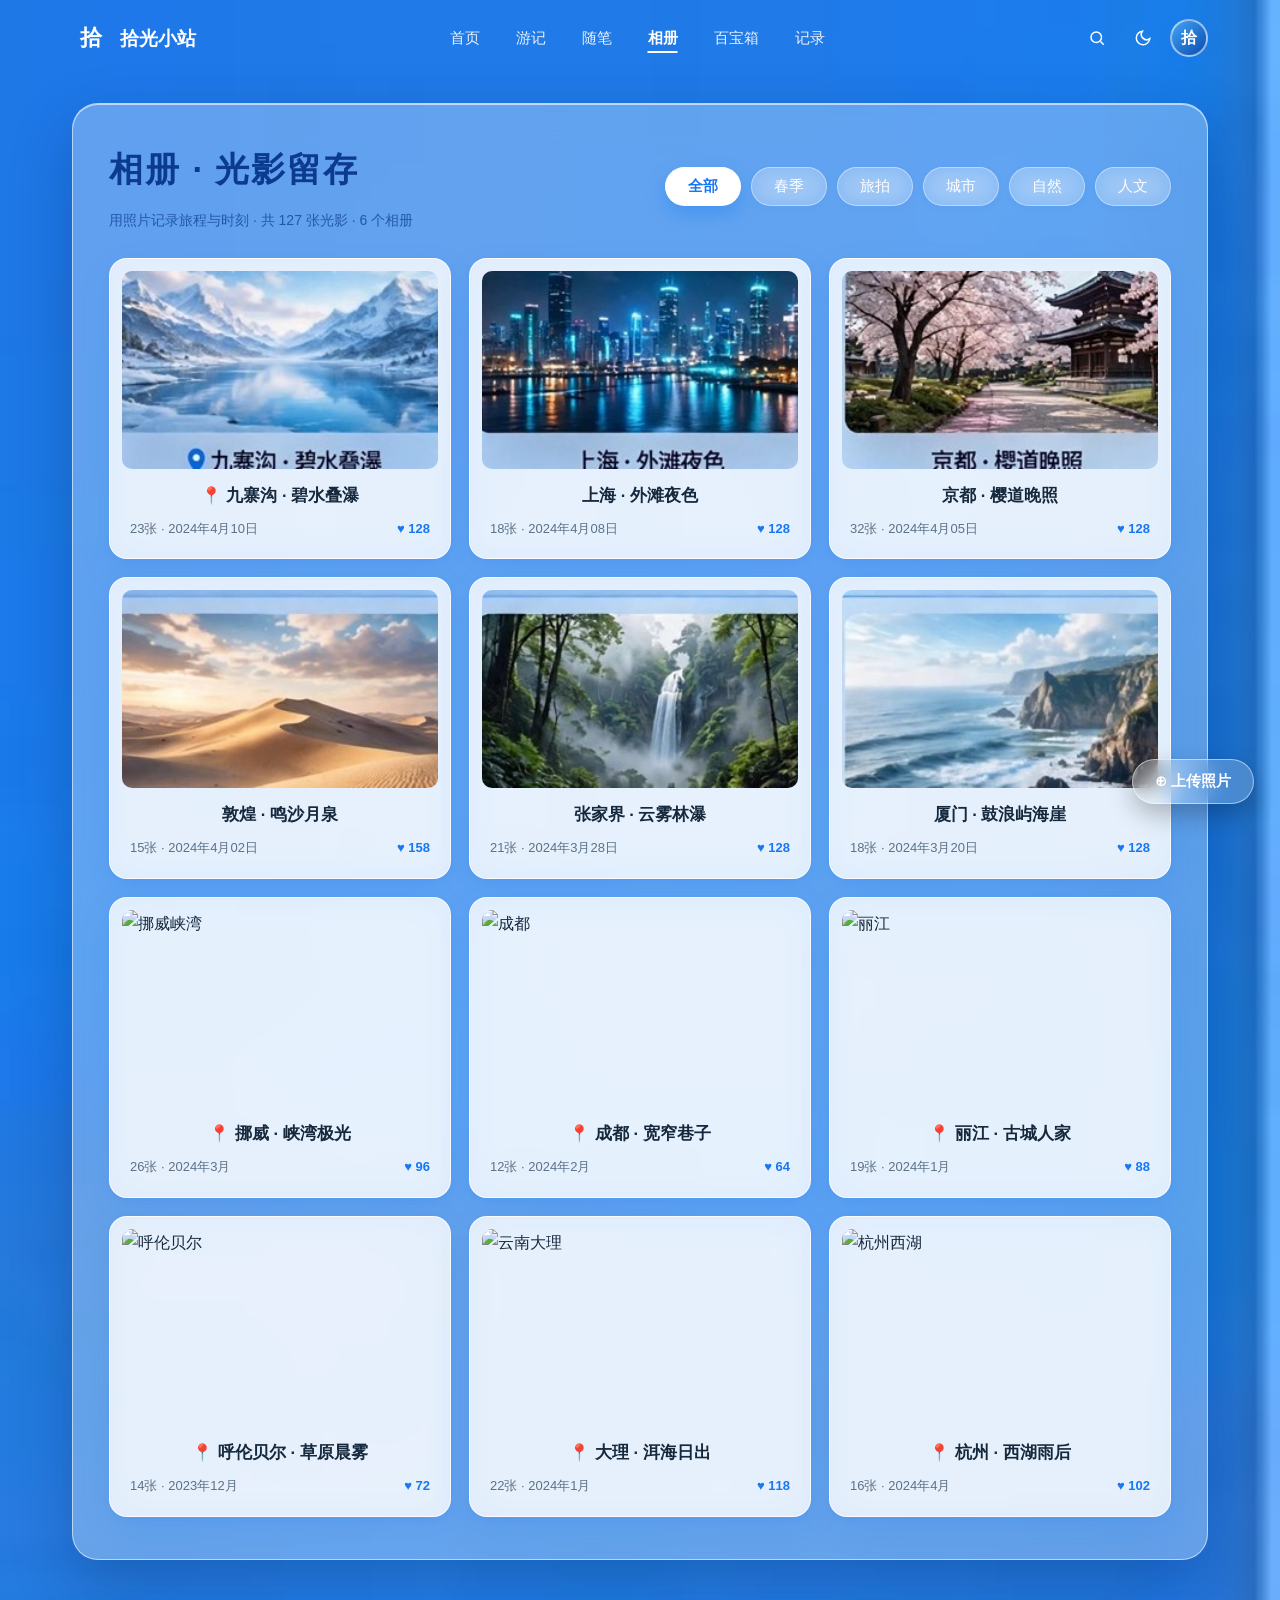
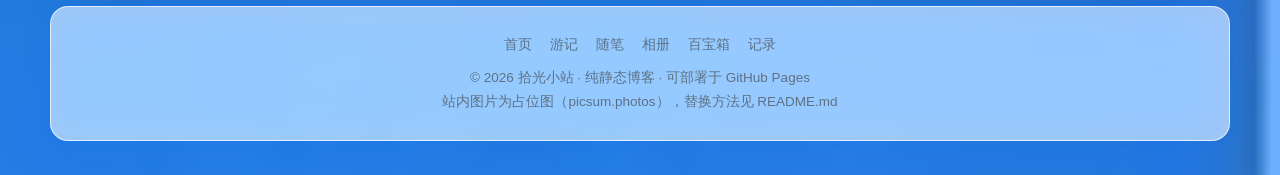
==== album.html @ 0eba267c "游记：修复头像+更换纯净极光banner+导航和谐渐变" ====
<!DOCTYPE html>
<html lang="zh-CN">
<head>
<meta charset="UTF-8">
<meta name="viewport" content="width=device-width, initial-scale=1.0">
<title>相册 · 光影留存 · 拾光小站</title>
<meta name="description" content="用照片记录旅程与时刻——旅拍、城市、自然、人文。">
<link rel="stylesheet" href="css/style.css?v=13">
</head>
<body data-page="album" class="page-blue">

<!-- ================= 蓝色导航（贴渲染图） ================= -->
<header class="site-header solid">
  <div class="wrap header-inner">
    <a class="logo" href="index.html"><span class="logo-mark">拾</span><span class="logo-text">拾光小站</span></a>
    <nav class="main-nav" id="mainNav">
      <a href="index.html" data-nav="index">首页</a>
      <a href="travel.html" data-nav="travel">游记</a>
      <a href="essays.html" data-nav="essays">随笔</a>
      <a href="album.html" data-nav="album">相册</a>
      <a href="treasure.html" data-nav="treasure">百宝箱</a>
      <a href="records.html" data-nav="records">记录</a>
    </nav>
    <div class="header-actions">
      <button class="icon-btn" id="searchBtn" aria-label="搜索">
        <svg viewBox="0 0 24 24" fill="none" stroke="currentColor" stroke-width="2"><circle cx="11" cy="11" r="7"/><path d="M21 21l-4.3-4.3"/></svg>
      </button>
      <button class="icon-btn" id="themeBtn" aria-label="切换深浅色">
        <svg viewBox="0 0 24 24" fill="none" stroke="currentColor" stroke-width="2"><path d="M21 12.8A9 9 0 1 1 11.2 3a7 7 0 0 0 9.8 9.8z"/></svg>
      </button>
      <span class="avatar" title="博主">拾</span>
      <button class="icon-btn hamburger" id="hamburger" aria-label="菜单">
        <svg viewBox="0 0 24 24" fill="none" stroke="currentColor" stroke-width="2"><path d="M4 7h16M4 12h16M4 17h16"/></svg>
      </button>
    </div>
  </div>
  <div class="search-bar" id="searchBar">
    <div class="wrap search-inner">
      <input id="searchInput" type="text" placeholder="搜索文章、相册、百宝箱…">
      <div class="search-results" id="searchResults"></div>
    </div>
  </div>
</header>

<div class="wrap">
<section class="album-panel">
  <!-- 标题 + 筛选同一行 -->
  <div class="album-head">
    <div class="album-title">
      <h1>相册 · 光影留存</h1>
      <p>用照片记录旅程与时刻 · 共 127 张光影 · 6 个相册</p>
    </div>
    <div class="tabs">
      <button class="tab active" data-filter="all">全部</button>
      <button class="tab" data-filter="spring">春季</button>
      <button class="tab" data-filter="travel">旅拍</button>
      <button class="tab" data-filter="city">城市</button>
      <button class="tab" data-filter="nature">自然</button>
      <button class="tab" data-filter="people">人文</button>
    </div>
  </div>

  <!-- 占位图说明：前 6 张为渲染图裁出，其余来自 picsum.photos。
       替换方法：把 img 的 src 换成 images/album/xxx.jpg，见 README.md -->
  <div class="masonry">
    <figure class="photo glass" data-cat="nature">
      <img loading="lazy" src="images/album/jiuzhai.jpg" alt="九寨沟">
      <figcaption class="cap"><b>📍 九寨沟 · 碧水叠瀑</b><div class="cap-meta"><span>23张 · 2024年4月10日</span><span class="like">♥ 128</span></div></figcaption>
    </figure>
    <figure class="photo glass" data-cat="city">
      <img loading="lazy" src="images/album/shanghai.jpg" alt="上海外滩">
      <figcaption class="cap"><b>上海 · 外滩夜色</b><div class="cap-meta"><span>18张 · 2024年4月08日</span><span class="like">♥ 128</span></div></figcaption>
    </figure>
    <figure class="photo glass" data-cat="spring">
      <img loading="lazy" src="images/album/kyoto.jpg" alt="京都">
      <figcaption class="cap"><b>京都 · 樱道晚照</b><div class="cap-meta"><span>32张 · 2024年4月05日</span><span class="like">♥ 128</span></div></figcaption>
    </figure>
    <figure class="photo glass" data-cat="travel">
      <img loading="lazy" src="images/album/dunhuang.jpg" alt="敦煌">
      <figcaption class="cap"><b>敦煌 · 鸣沙月泉</b><div class="cap-meta"><span>15张 · 2024年4月02日</span><span class="like">♥ 158</span></div></figcaption>
    </figure>
    <figure class="photo glass" data-cat="nature">
      <img loading="lazy" src="images/album/zhangjiajie.jpg" alt="张家界">
      <figcaption class="cap"><b>张家界 · 云雾林瀑</b><div class="cap-meta"><span>21张 · 2024年3月28日</span><span class="like">♥ 128</span></div></figcaption>
    </figure>
    <figure class="photo glass" data-cat="travel">
      <img loading="lazy" src="images/album/xiamen.jpg" alt="厦门">
      <figcaption class="cap"><b>厦门 · 鼓浪屿海崖</b><div class="cap-meta"><span>18张 · 2024年3月20日</span><span class="like">♥ 128</span></div></figcaption>
    </figure>
    <figure class="photo glass" data-cat="travel">
      <img loading="lazy" src="https://picsum.photos/seed/pick-norway/600/375" alt="挪威峡湾">
      <figcaption class="cap"><b>📍 挪威 · 峡湾极光</b><div class="cap-meta"><span>26张 · 2024年3月</span><span class="like">♥ 96</span></div></figcaption>
    </figure>
    <figure class="photo glass" data-cat="city">
      <img loading="lazy" src="https://picsum.photos/seed/pick-chengdu/600/375" alt="成都">
      <figcaption class="cap"><b>📍 成都 · 宽窄巷子</b><div class="cap-meta"><span>12张 · 2024年2月</span><span class="like">♥ 64</span></div></figcaption>
    </figure>
    <figure class="photo glass" data-cat="people">
      <img loading="lazy" src="https://picsum.photos/seed/pick-lijiang/600/375" alt="丽江">
      <figcaption class="cap"><b>📍 丽江 · 古城人家</b><div class="cap-meta"><span>19张 · 2024年1月</span><span class="like">♥ 88</span></div></figcaption>
    </figure>
    <figure class="photo glass" data-cat="nature">
      <img loading="lazy" src="https://picsum.photos/seed/pick-hulunbuir/600/375" alt="呼伦贝尔">
      <figcaption class="cap"><b>📍 呼伦贝尔 · 草原晨雾</b><div class="cap-meta"><span>14张 · 2023年12月</span><span class="like">♥ 72</span></div></figcaption>
    </figure>
    <figure class="photo glass" data-cat="spring">
      <img loading="lazy" src="https://picsum.photos/seed/pick-yunnan2/600/375" alt="云南大理">
      <figcaption class="cap"><b>📍 大理 · 洱海日出</b><div class="cap-meta"><span>22张 · 2024年1月</span><span class="like">♥ 118</span></div></figcaption>
    </figure>
    <figure class="photo glass" data-cat="spring">
      <img loading="lazy" src="https://picsum.photos/seed/pick-hangzhou/600/375" alt="杭州西湖">
      <figcaption class="cap"><b>📍 杭州 · 西湖雨后</b><div class="cap-meta"><span>16张 · 2024年4月</span><span class="like">♥ 102</span></div></figcaption>
    </figure>
  </div>
</section>
</div>

<button class="upload-fab" id="uploadFab">⊕ 上传照片</button>

<footer class="site-footer glass wrap">
  <nav class="fnav">
    <a href="index.html">首页</a><a href="travel.html">游记</a><a href="essays.html">随笔</a>
    <a href="album.html">相册</a><a href="treasure.html">百宝箱</a><a href="records.html">记录</a>
  </nav>
  <p>© <span id="year"></span> 拾光小站 · 纯静态博客 · 可部署于 GitHub Pages</p>
  <p>站内图片为占位图（picsum.photos），替换方法见 README.md</p>
</footer>

<button class="to-top" id="toTop" aria-label="回到顶部">↑</button>
<script src="js/main.js"></script>
</body>
</html>
---- css/style.css ----
/* ============================================================
   拾光小站 · 共享样式
   主色调 Facebook 蓝 #1877F2 / 浅冰蓝背景 / 全站玻璃拟态
   纯静态，无构建，直接可用
   ============================================================ */

:root {
  --fb: #1877F2;
  --fb-dark: #0d5ed6;
  --fb-deep: #0a4cb0;
  --fb-soft: #e7f1fe;
  --bg-a: #dcebfc;
  --bg-b: #f2f7ff;
  --card: rgba(255, 255, 255, 0.58);
  --card-border: rgba(255, 255, 255, 0.7);
  --text: #16283c;
  --muted: #5d7186;
  --line: rgba(24, 119, 242, 0.12);
  --shadow-1: 0 2px 6px rgba(24, 119, 242, 0.08);
  --shadow-2: 0 12px 32px rgba(24, 119, 242, 0.12);
  --shadow-3: 0 20px 48px rgba(24, 119, 242, 0.16);
  --radius: 18px;
  --font: -apple-system, BlinkMacSystemFont, "Segoe UI", "PingFang SC",
          "Hiragino Sans GB", "Microsoft YaHei", "Noto Sans SC", sans-serif;
}

/* 深色模式（主题切换按钮用） */
[data-theme="dark"] {
  --bg-a: #0a1830;
  --bg-b: #12294f;
  --card: rgba(18, 34, 62, 0.62);
  --card-border: rgba(120, 170, 255, 0.22);
  --text: #e9f1fc;
  --muted: #9db4d2;
  --line: rgba(120, 170, 255, 0.18);
  --fb-soft: rgba(24, 119, 242, 0.22);
}

* { box-sizing: border-box; margin: 0; padding: 0; }

html { scroll-behavior: smooth; }

body {
  font-family: var(--font);
  color: var(--text);
  background:
    radial-gradient(1200px 600px at 10% -5%, rgba(24, 119, 242, 0.14), transparent 60%),
    radial-gradient(1000px 500px at 95% 10%, rgba(24, 119, 242, 0.10), transparent 60%),
    linear-gradient(160deg, var(--bg-a), var(--bg-b));
  background-attachment: fixed;
  line-height: 1.75;
  min-height: 100vh;
  -webkit-font-smoothing: antialiased;
}

img { max-width: 100%; display: block; }
a { color: inherit; text-decoration: none; }

/* ---------- 玻璃拟态基类 ---------- */
.glass {
  background: var(--card);
  -webkit-backdrop-filter: blur(18px) saturate(1.4);
  backdrop-filter: blur(18px) saturate(1.4);
  border: 1px solid var(--card-border);
  border-radius: var(--radius);
  box-shadow: var(--shadow-1), var(--shadow-2);
}

/* ---------- 版心 ---------- */
.wrap { max-width: 1180px; margin: 0 auto; padding: 0 22px; }

/* ---------- 页眉 ---------- */
.site-header {
  position: sticky; top: 0; z-index: 100;
  background: transparent; border: none; box-shadow: none;
}
.header-inner {
  display: flex; align-items: center; justify-content: space-between;
  max-width: 1180px; margin: 0 auto; padding: 14px 22px; gap: 12px;
}
.logo { display: flex; align-items: center; gap: 10px; font-weight: 800; font-size: 19px; }
.logo-mark {
  width: 38px; height: 38px; flex: none;
  display: grid; place-items: center; color: var(--fb); font-size: 22px; font-weight: 800;
  background: transparent; border: none; box-shadow: none;
}
.main-nav { display: flex; gap: 4px; }
.main-nav a {
  padding: 9px 16px; font-size: 15px; color: var(--muted);
  white-space: nowrap; transition: color .25s ease;
}
.main-nav a:hover { color: var(--fb); background: none; }
.main-nav a.active {
  color: var(--fb); font-weight: 700; background: none; box-shadow: none;
  text-decoration: underline; text-underline-offset: 8px; text-decoration-thickness: 2px;
}
.header-actions { display: flex; align-items: center; gap: 8px; }
.icon-btn {
  width: 38px; height: 38px; border-radius: 50%; border: none;
  background: transparent; color: var(--text); cursor: pointer;
  display: grid; place-items: center;
  transition: transform .2s ease;
}
.icon-btn:hover { transform: translateY(-2px); box-shadow: none; }
.icon-btn svg { width: 18px; height: 18px; }
.avatar {
  width: 38px; height: 38px; border-radius: 50%; flex: none;
  display: grid; place-items: center; color: #fff; font-weight: 700;
  background: linear-gradient(135deg, #42a5f5, var(--fb-deep));
  box-shadow: 0 4px 12px rgba(24, 119, 242, 0.35);
  border: 2px solid rgba(255, 255, 255, 0.7);
}
.hamburger { display: none; }

/* 搜索条 */
.search-bar {
  overflow: hidden; max-height: 0; transition: max-height .3s ease;
  border-top: 1px solid transparent;
}
.search-bar.open { max-height: 300px; border-top-color: var(--line); }
.search-inner { padding: 14px 20px; }
.search-inner input {
  width: 100%; padding: 12px 16px; border-radius: 12px; font-size: 15px;
  border: 1px solid var(--line); background: rgba(255, 255, 255, 0.7);
  color: var(--text); outline: none; font-family: var(--font);
}
.search-inner input:focus { border-color: var(--fb); box-shadow: 0 0 0 3px rgba(24,119,242,.15); }
.search-results { margin-top: 10px; display: grid; gap: 8px; }
.search-results a {
  padding: 10px 14px; border-radius: 12px; background: var(--fb-soft);
  font-size: 14px; transition: transform .2s ease;
}
.search-results a:hover { transform: translateX(4px); }
.search-empty { color: var(--muted); font-size: 14px; padding: 8px 4px; }

/* ---------- 按钮（文字绝不溢出） ---------- */
.btn {
  display: inline-flex; align-items: center; justify-content: center; gap: 8px;
  padding: 11px 26px; border-radius: 999px; border: none; cursor: pointer;
  font-size: 15px; font-weight: 700; font-family: var(--font);
  color: #fff; white-space: nowrap; flex: none;
  background: linear-gradient(135deg, var(--fb), var(--fb-dark));
  box-shadow: 0 8px 20px rgba(24, 119, 242, 0.38), inset 0 1px 0 rgba(255,255,255,.35);
  transition: transform .22s ease, box-shadow .22s ease;
}
.btn:hover { transform: translateY(-3px); box-shadow: 0 14px 28px rgba(24,119,242,.42), inset 0 1px 0 rgba(255,255,255,.35); }
.btn:active { transform: translateY(-1px); }
.btn.ghost {
  background: var(--card); color: var(--fb);
  border: 1px solid var(--line);
  -webkit-backdrop-filter: blur(12px); backdrop-filter: blur(12px);
  box-shadow: var(--shadow-1);
}
.btn.sm { padding: 8px 20px; font-size: 13.5px; }

/* ---------- 首页蓝色通栏（导航 + Banner，贴渲染图） ---------- */
.blue-top {
  background: linear-gradient(120deg, #1877F2 0%, #0f63dd 55%, #0a45a5 100%);
  position: relative; overflow: hidden;
}
.blue-top::before {
  content: ""; position: absolute; inset: 0; pointer-events: none;
  background:
    radial-gradient(700px 320px at 85% 20%, rgba(255,255,255,.14), transparent 60%),
    radial-gradient(500px 260px at 10% 90%, rgba(255,255,255,.08), transparent 60%);
}
/* 蓝条上的实色导航 */
.site-header.solid {
  position: relative; z-index: 2; max-width: none; margin: 0; border-radius: 0;
  background: transparent; border: none; box-shadow: none;
  -webkit-backdrop-filter: none; backdrop-filter: none;
}
.site-header.solid .header-inner { max-width: 1180px; margin: 0 auto; padding: 16px 22px; }
.site-header.solid .logo-text { color: #fff; }
.site-header.solid .logo-mark { background: transparent; border: none; box-shadow: none; color: #fff; }
.site-header.solid .main-nav a { color: rgba(255,255,255,.9); }
.site-header.solid .main-nav a:hover { background: none; color: #fff; }
.site-header.solid .main-nav a.active {
  background: none; box-shadow: none; color: #fff; font-weight: 700;
  text-decoration: underline; text-underline-offset: 8px; text-decoration-thickness: 2px;
}
.site-header.solid .icon-btn { background: transparent; border: none; box-shadow: none; color: #fff; }
.site-header.solid .avatar { border-color: rgba(255,255,255,.55); }
.site-header.solid .search-bar.open { border-top-color: rgba(255,255,255,.25); }
.site-header.solid .search-inner input { background: rgba(255,255,255,.94); }
/* Banner：山水图右置，与蓝底羽化融合 */
.hero-blue { position: relative; z-index: 1; overflow: hidden; }
.hero-blue-bg {
  position: absolute; top: 0; right: 0; bottom: 0; width: 66%;
  -webkit-mask-image: linear-gradient(90deg, transparent 0, #000 24%);
  mask-image: linear-gradient(90deg, transparent 0, #000 24%);
}
.hero-blue-bg img { width: 100%; height: 100%; object-fit: cover; display: block; }
.hero-blue-bg::after {
  content: ""; position: absolute; inset: 0;
  background: linear-gradient(90deg, rgba(15,99,221,.5), rgba(15,99,221,0) 42%);
}
.hero-blue-inner { position: relative; z-index: 1; padding-top: 58px; padding-bottom: 66px; max-width: 640px; }
.hero-blue-text h1 {
  color: #fff; font-size: clamp(30px, 4.2vw, 44px); line-height: 1.4;
  letter-spacing: 2px; margin-bottom: 14px; text-shadow: 0 3px 16px rgba(0,0,0,.35);
}
.hero-blue-text h1 .hl { color: #cfe6ff; }
.hero-blue-text .sub { color: rgba(255,255,255,.88); font-size: 16px; margin-bottom: 26px; max-width: 44ch; }
.btn.glass-btn {
  background: rgba(255,255,255,.18); color: #fff;
  border: 1px solid rgba(255,255,255,.5);
  -webkit-backdrop-filter: blur(10px); backdrop-filter: blur(10px);
  box-shadow: 0 8px 20px rgba(0,0,0,.22), inset 0 1px 0 rgba(255,255,255,.35);
}

/* ---------- 最新文章三列 ---------- */
.post-grid { display: grid; grid-template-columns: repeat(3, 1fr); gap: 20px; }
.post-grid .post-card { margin-bottom: 0; display: flex; flex-direction: column; }
.post-grid .post-card .cover img { height: 170px; }
.post-grid .post-body { padding: 18px 18px 20px; display: flex; flex-direction: column; flex: 1; }
.post-grid .post-body h3 { font-size: 17px; }
.post-grid .post-excerpt { -webkit-line-clamp: 3; }
.post-grid .post-meta { margin-top: auto; padding-top: 10px; }
/* 宽幅大卡（三张下面那张） */
.post-card.wide { display: grid; grid-template-columns: 1fr 1fr; margin-top: 20px; }
.post-card.wide .cover img { height: 100%; min-height: 230px; }

/* ---------- 双栏布局 ---------- */
.layout { display: grid; grid-template-columns: 1fr 320px; gap: 24px; margin: 26px 0 40px; align-items: start; }
.section-title { display: flex; align-items: center; gap: 10px; font-size: 21px; font-weight: 800; margin: 6px 2px 16px; }
.section-title::before { content: ""; width: 6px; height: 22px; border-radius: 4px; background: linear-gradient(180deg, var(--fb), var(--fb-deep)); box-shadow: 0 3px 8px rgba(24,119,242,.4); }
.section-sub { color: var(--muted); font-size: 13.5px; margin: -10px 2px 18px; }

/* ---------- 文章卡片 ---------- */
.post-card {
  padding: 0; overflow: hidden; margin-bottom: 22px;
  transition: transform .28s ease, box-shadow .28s ease;
}
.post-card:hover { transform: translateY(-6px); box-shadow: var(--shadow-2), var(--shadow-3); }
.post-card .cover { overflow: hidden; }
.post-card .cover img { width: 100%; height: 220px; object-fit: cover; transition: transform .6s ease; }
.post-card:hover .cover img { transform: scale(1.05); }
.post-body { padding: 20px 22px 22px; }
.post-body h3 { font-size: 19px; margin-bottom: 8px; line-height: 1.5; }
.post-body h3 a:hover { color: var(--fb); }
.post-excerpt { color: var(--muted); font-size: 14.5px; margin-bottom: 14px;
  display: -webkit-box; -webkit-line-clamp: 2; -webkit-box-orient: vertical; overflow: hidden; }
.post-meta { display: flex; flex-wrap: wrap; gap: 10px; align-items: center; font-size: 13px; color: var(--muted); }
.tag {
  font-size: 12.5px; color: var(--fb); background: var(--fb-soft);
  border: 1px solid var(--line); padding: 3px 12px; border-radius: 999px; white-space: nowrap;
}

/* ---------- 侧栏 ---------- */
.sidebar { display: grid; gap: 20px; position: sticky; top: 96px; }
.side-card { padding: 22px; }
.side-card h4 { font-size: 16px; font-weight: 800; margin-bottom: 14px; display: flex; align-items: center; gap: 8px; }
.side-card h4::before { content: ""; width: 5px; height: 18px; border-radius: 3px; background: var(--fb); }
.author-top { text-align: center; }
.author-top .avatar.big { width: 76px; height: 76px; font-size: 30px; margin: 0 auto 10px; }
.author-top .name { font-size: 18px; font-weight: 800; }
.author-top .bio { color: var(--muted); font-size: 13.5px; margin: 6px 0 12px; }
.author-stats { display: flex; justify-content: center; gap: 22px; margin-bottom: 14px; }
.author-stats div { text-align: center; }
.author-stats b { display: block; font-size: 18px; color: var(--fb); }
.author-stats span { font-size: 12.5px; color: var(--muted); }
.tag-cloud { display: flex; flex-wrap: wrap; gap: 8px; }
.rec-list { display: grid; gap: 10px; }
.rec-list a { display: flex; gap: 10px; align-items: center; padding: 10px 12px; border-radius: 12px; background: var(--fb-soft); font-size: 14px; transition: transform .2s ease; }
.rec-list a:hover { transform: translateX(4px); }
.rec-list .n { flex: none; width: 26px; height: 26px; border-radius: 8px; display: grid; place-items: center;
  background: linear-gradient(135deg, var(--fb), var(--fb-dark)); color: #fff; font-size: 13px; font-weight: 700; }

/* ---------- 页脚 ---------- */
.site-footer { margin: 20px auto 34px; padding: 26px 30px; text-align: center; color: var(--muted); font-size: 13.5px; }
.site-footer .fnav { display: flex; justify-content: center; flex-wrap: wrap; gap: 18px; margin-bottom: 10px; }
.site-footer .fnav a:hover { color: var(--fb); }

/* ---------- 回到顶部 ---------- */
.to-top {
  position: fixed; right: 26px; bottom: 30px; z-index: 90;
  width: 48px; height: 48px; border-radius: 50%; border: 1px solid var(--card-border);
  background: linear-gradient(135deg, var(--fb), var(--fb-dark)); color: #fff;
  font-size: 20px; cursor: pointer; display: grid; place-items: center;
  box-shadow: 0 10px 24px rgba(24,119,242,.4);
  opacity: 0; pointer-events: none; transform: translateY(12px);
  transition: all .3s ease;
}
.to-top.show { opacity: 1; pointer-events: auto; transform: none; }
.to-top:hover { transform: translateY(-4px); }

/* ---------- 内页通用 ---------- */
.page-hero { margin: 26px 0; padding: 40px; text-align: center; position: relative; overflow: hidden; }
.page-hero h1 { font-size: clamp(26px, 3.6vw, 36px); margin-bottom: 10px; }
.page-hero p { color: var(--muted); max-width: 60ch; margin: 0 auto; }

/* 文章详情 hero */
.article-hero { margin: 26px 0; overflow: hidden; position: relative; }
.article-hero img { width: 100%; height: 380px; object-fit: cover; }
.article-hero .overlay {
  position: absolute; inset: auto 0 0 0; padding: 60px 36px 28px; color: #fff;
  background: linear-gradient(180deg, transparent, rgba(8, 25, 55, 0.78));
}
.article-hero h1 { font-size: clamp(24px, 3.4vw, 34px); margin-bottom: 10px; text-shadow: 0 2px 12px rgba(0,0,0,.4); }
.article-hero .meta { display: flex; flex-wrap: wrap; gap: 12px; font-size: 13.5px; opacity: .92; }
.article-hero .meta span { background: rgba(255,255,255,.18); border: 1px solid rgba(255,255,255,.35);
  padding: 4px 14px; border-radius: 999px; white-space: nowrap;
  -webkit-backdrop-filter: blur(8px); backdrop-filter: blur(8px); }

.article-body { padding: 34px 36px; }
.article-body h2 { font-size: 22px; margin: 30px 0 14px; padding-left: 12px; border-left: 5px solid var(--fb); }
.article-body h2:first-child { margin-top: 0; }
.article-body p { margin-bottom: 16px; color: var(--text); }
.article-body figure { margin: 22px 0; }
.article-body figure img { border-radius: 14px; box-shadow: var(--shadow-2); width: 100%; }
.article-body figcaption { text-align: center; color: var(--muted); font-size: 13px; margin-top: 8px; }
.article-body ul.route { list-style: none; display: grid; gap: 10px; margin: 16px 0; }
.article-body ul.route li { padding: 12px 16px; border-radius: 12px; background: var(--fb-soft); border: 1px solid var(--line); font-size: 15px; }
.toc { list-style: none; display: grid; gap: 8px; counter-reset: toc; }
.toc a { display: flex; gap: 10px; align-items: baseline; padding: 9px 12px; border-radius: 10px; font-size: 14.5px; transition: background .2s ease; }
.toc a:hover, .toc a.active { background: var(--fb-soft); color: var(--fb); font-weight: 700; }
.toc a::before { counter-increment: toc; content: "0" counter(toc); color: var(--fb); font-weight: 800; font-size: 13px; }

/* ---------- 随笔时间流 ---------- */
.essay-stream { position: relative; margin: 8px 0 40px; padding-left: 34px; }
.essay-stream::before { content: ""; position: absolute; left: 10px; top: 8px; bottom: 8px; width: 3px;
  border-radius: 3px; background: linear-gradient(180deg, var(--fb), rgba(24,119,242,.08)); }
.essay-item { position: relative; margin-bottom: 20px; padding: 20px 22px; transition: transform .25s ease, box-shadow .25s ease; }
.essay-item:hover { transform: translateY(-4px); box-shadow: var(--shadow-2), var(--shadow-3); }
.essay-item::before { content: ""; position: absolute; left: -30px; top: 26px; width: 14px; height: 14px;
  border-radius: 50%; background: var(--fb); border: 3px solid #fff;
  box-shadow: 0 0 0 4px rgba(24,119,242,.25); }
.essay-date { font-size: 12.5px; color: var(--fb); font-weight: 700; margin-bottom: 8px; }
.essay-item p { font-size: 15.5px; }
.essay-item .mood { margin-top: 10px; font-size: 13px; color: var(--muted); }

/* ---------- 相册 ---------- */
.tabs { display: flex; flex-wrap: wrap; gap: 10px; margin: 0 2px 20px; }
.tab {
  padding: 9px 22px; border-radius: 999px; border: 1px solid var(--line); cursor: pointer;
  background: var(--card); font-size: 14.5px; font-family: var(--font); color: var(--muted);
  white-space: nowrap; -webkit-backdrop-filter: blur(12px); backdrop-filter: blur(12px);
  box-shadow: var(--shadow-1); transition: all .25s ease;
}
.tab:hover { color: var(--fb); transform: translateY(-2px); }
.tab.active { color: #fff; font-weight: 700; border-color: transparent;
  background: linear-gradient(135deg, var(--fb), var(--fb-dark));
  box-shadow: 0 8px 18px rgba(24,119,242,.35); }
/* ---------- 相册：统一尺寸网格 ---------- */
.masonry { display: grid; grid-template-columns: repeat(3, 1fr); gap: 18px; margin-bottom: 44px; }
.photo {
  margin-bottom: 0; overflow: hidden; padding: 12px;
  transition: transform .28s ease, box-shadow .28s ease;
}
.photo:hover { transform: translateY(-6px) scale(1.01); box-shadow: var(--shadow-2), var(--shadow-3); }
.photo.hide { display: none; }

/* ---------- 相册页：整页蓝色（贴渲染图） ---------- */
body.page-blue {
  background:
    url("../images/album/page-bg.jpg") center top / cover no-repeat,
    linear-gradient(150deg, #1c82f2 0%, #0f63dd 45%, #0a49ad 100%);
  background-attachment: fixed;
}
/* 相册大外框（贴渲染图） */
.album-panel {
  margin: 26px 0 46px; padding: 36px 36px 42px;
  border-radius: 26px;
  background: rgba(255, 255, 255, 0.3);
  -webkit-backdrop-filter: blur(22px); backdrop-filter: blur(22px);
  border: 1px solid rgba(255, 255, 255, 0.55);
  box-shadow: 0 24px 60px rgba(8, 40, 100, 0.3), inset 0 1px 0 rgba(255, 255, 255, 0.6);
}
.album-panel .album-head { margin: 0 0 26px; }
.album-panel .masonry { margin-bottom: 0; }
/* 面板内深色文字（贴渲染图） */
.album-panel .album-title h1 { color: #0b3a8f; text-shadow: none; }
.album-panel .album-title p { color: rgba(11, 58, 143, 0.72); }
.album-panel .tab {
  background: rgba(255, 255, 255, 0.6); border-color: rgba(24, 119, 242, 0.28); color: var(--fb);
}
.album-panel .tab:hover { background: rgba(255, 255, 255, 0.85); color: var(--fb-dark); }
.album-panel .tab.active {
  background: linear-gradient(135deg, var(--fb), var(--fb-dark)); color: #fff; border-color: transparent;
}
.album-head {
  display: flex; justify-content: space-between; align-items: center;
  gap: 18px; flex-wrap: wrap; margin: 34px 2px 24px;
}
.album-title h1 {
  color: #fff; font-size: clamp(26px, 3.4vw, 34px); letter-spacing: 2px;
  text-shadow: 0 3px 14px rgba(0,0,0,.3);
}
.album-title p { color: rgba(255,255,255,.88); font-size: 14px; margin-top: 8px; }
body.page-blue .tabs { margin: 0; }
body.page-blue .tab {
  background: rgba(255,255,255,.16); border-color: rgba(255,255,255,.4); color: #fff;
}
body.page-blue .tab:hover { color: #fff; background: rgba(255,255,255,.28); }
body.page-blue .tab.active { background: #fff; color: var(--fb); }
body.page-blue .photo {
  background: rgba(255,255,255,.78);
  border-color: rgba(255,255,255,.85);
}
.photo img { width: 100%; aspect-ratio: 16 / 10; object-fit: cover; border-radius: 10px; }
.photo .cap { padding: 12px 8px 6px; display: block; text-align: center; }
.photo .cap b { display: block; font-size: 16.5px; margin-bottom: 8px; }
.cap-meta {
  display: flex; justify-content: space-between; align-items: center;
  font-size: 13px; color: var(--muted);
}
.cap-meta .like { color: var(--fb); font-weight: 800; white-space: nowrap; }
/* 上传照片浮钮 */
.upload-fab {
  position: fixed; right: 26px; bottom: 96px; z-index: 90;
  display: inline-flex; align-items: center; gap: 8px;
  padding: 12px 22px; border-radius: 999px; border: 1px solid rgba(255,255,255,.5);
  background: rgba(255,255,255,.2); color: #fff; cursor: pointer;
  font-size: 15px; font-weight: 700; font-family: var(--font); white-space: nowrap;
  -webkit-backdrop-filter: blur(12px); backdrop-filter: blur(12px);
  box-shadow: 0 10px 24px rgba(0,0,0,.25);
  transition: transform .2s ease;
}
.upload-fab:hover { transform: translateY(-3px); }
/* 轻提示 */
#toast {
  position: fixed; left: 50%; bottom: 90px; z-index: 200;
  transform: translate(-50%, 16px);
  background: rgba(8, 32, 72, .94); color: #fff;
  border: 1px solid rgba(255,255,255,.3);
  padding: 12px 26px; border-radius: 999px; font-size: 14px; text-align: center;
  max-width: 88vw; opacity: 0; pointer-events: none;
  transition: opacity .3s ease, transform .3s ease;
}
#toast.show { opacity: 1; transform: translate(-50%, 0); }

/* ---------- 百宝箱蓝色 Banner（独立通栏） ---------- */
.treasure-banner {
  background:
    url("../images/treasure/banner-bg.jpg?v=3") center / cover no-repeat,
    linear-gradient(120deg, #1877F2 0%, #0f63dd 55%, #0a45a5 100%);
  position: relative; overflow: hidden;
  margin: 0 0 10px;
}
.treasure-banner::before {
  content: ""; position: absolute; inset: 0; pointer-events: none;
  background:
    radial-gradient(700px 320px at 15% 30%, rgba(255,255,255,.14), transparent 60%),
    radial-gradient(500px 260px at 90% 80%, rgba(255,255,255,.08), transparent 60%);
}
.treasure-banner-inner {
  display: grid; grid-template-columns: auto 1fr auto; gap: 36px; align-items: center;
  padding-top: 40px; padding-bottom: 48px; position: relative; z-index: 1;
}
.treasure-chest { width: 170px; height: auto; filter: drop-shadow(0 0 22px rgba(120, 190, 255, .55)); }
.treasure-banner-text h1 {
  color: #fff; font-size: clamp(28px, 3.8vw, 40px); letter-spacing: 2px; margin-bottom: 10px;
  text-shadow: 0 3px 16px rgba(0,0,0,.35);
}
.treasure-banner-text .sub { color: #cfe6ff; font-size: 15.5px; font-weight: 700; margin-bottom: 6px; }
.treasure-banner-text .desc { color: rgba(255,255,255,.82); font-size: 14px; }
.treasure-stats { padding: 18px 20px; display: grid; gap: 12px; min-width: 170px;
  background: rgba(255,255,255,.16); border: 1px solid rgba(255,255,255,.4);
  -webkit-backdrop-filter: blur(14px); backdrop-filter: blur(14px); }
.tstat { display: flex; align-items: baseline; gap: 10px; }
.tstat b { font-size: 20px; color: #fff; }
.tstat span { font-size: 12.5px; color: rgba(255,255,255,.85); white-space: nowrap; }
/* 资源卡图标（渲染图裁出） */
.res-icon-img {
  width: 64px; height: 64px; object-fit: cover; border-radius: 18px; margin: 0 auto 12px;
  box-shadow: 0 8px 18px rgba(24,119,242,.25);
  background: #fff;
}
.res-grid { display: grid; grid-template-columns: repeat(4, 1fr); gap: 18px; margin-bottom: 44px; }
.res-card { padding: 24px 20px; text-align: center; transition: transform .28s ease, box-shadow .28s ease; }
.res-card:hover { transform: translateY(-8px); box-shadow: var(--shadow-2), var(--shadow-3); }
.res-icon {
  width: 58px; height: 58px; margin: 0 auto 12px; border-radius: 18px;
  display: grid; place-items: center; font-size: 27px; color: #fff;
  background: linear-gradient(135deg, var(--fb), var(--fb-deep));
  box-shadow: 0 8px 18px rgba(24,119,242,.35), inset 0 1px 0 rgba(255,255,255,.4);
}
.res-card h3 { font-size: 16.5px; margin-bottom: 8px; }
.res-card p { font-size: 13px; color: var(--muted); margin-bottom: 16px; min-height: 60px; }

/* ---------- 记录时间线 ---------- */
.timeline { position: relative; max-width: 760px; margin: 10px auto 50px; padding-left: 40px; }
.timeline::before { content: ""; position: absolute; left: 13px; top: 6px; bottom: 6px; width: 3px;
  border-radius: 3px; background: linear-gradient(180deg, var(--fb), rgba(24,119,242,.08)); }
.tl-item { position: relative; margin-bottom: 22px; padding: 22px 24px; transition: transform .25s ease, box-shadow .25s ease; }
.tl-item:hover { transform: translateX(6px); box-shadow: var(--shadow-2), var(--shadow-3); }
.tl-item::before { content: ""; position: absolute; left: -33px; top: 28px; width: 16px; height: 16px;
  border-radius: 50%; background: linear-gradient(135deg, var(--fb), var(--fb-deep));
  border: 3px solid #fff; box-shadow: 0 0 0 5px rgba(24,119,242,.22); }
.tl-date { display: inline-block; font-size: 12.5px; font-weight: 800; color: #fff;
  background: linear-gradient(135deg, var(--fb), var(--fb-dark));
  padding: 4px 14px; border-radius: 999px; margin-bottom: 10px; white-space: nowrap;
  box-shadow: 0 4px 10px rgba(24,119,242,.3); }
.tl-item h3 { font-size: 17.5px; margin-bottom: 6px; }
.tl-item p { color: var(--muted); font-size: 14.5px; }

/* ---------- 游记详情（贴渲染图科技风） ---------- */
.travel-top { background: linear-gradient(120deg, #1877F2 0%, #0f63dd 55%, #0a45a5 100%); }
/* 极光 banner 只在导航下方：左侧蓝渐变与导航和谐衔接，右侧山水极光 */
.travel-hero {
  background:
    linear-gradient(90deg, rgba(13,88,205,.95) 0%, rgba(13,88,205,.55) 30%, rgba(13,88,205,0) 58%),
    url("../images/travel/hero-aurora.jpg?v=2") center / cover no-repeat,
    #0a2a6b;
  position: relative;
}
.travel-hero::before { content: ""; position: absolute; inset: 0; pointer-events: none;
  background: linear-gradient(180deg, rgba(10,69,165,.5), transparent 32%); }
.travel-hero::after { content: ""; position: absolute; inset: 0; pointer-events: none;
  background: linear-gradient(180deg, transparent 55%, rgba(8,20,40,.5)); }
.travel-hero-inner { position: relative; z-index: 1; padding: 64px 22px 88px; }
.travel-hero-inner h1 { color: #fff; font-size: clamp(26px, 3.6vw, 40px); letter-spacing: 2px;
  text-shadow: 0 3px 18px rgba(0,0,0,.5); margin-bottom: 10px; }
.travel-hero-inner .sub { color: rgba(255,255,255,.85); font-size: 15px; letter-spacing: 1px; }
.hero-pills { display: flex; flex-wrap: wrap; gap: 10px; margin-top: 20px; }
.hero-pills span {
  background: rgba(255,255,255,.13); border: 1px solid rgba(255,255,255,.38);
  -webkit-backdrop-filter: blur(8px); backdrop-filter: blur(8px);
  color: #fff; font-size: 13px; padding: 7px 16px; border-radius: 999px; white-space: nowrap;
}
/* 科技角框 */
.tech-card { position: relative; }
.tech-card::before, .tech-card::after {
  content: ""; position: absolute; width: 24px; height: 24px; border: 2px solid var(--fb); pointer-events: none;
}
.tech-card::before { top: -2px; left: -2px; border-right: none; border-bottom: none; border-top-left-radius: 18px; }
.tech-card::after { bottom: -2px; right: -2px; border-left: none; border-top: none; border-bottom-right-radius: 18px; }
/* 左上小信息卡 */
.info-mini {
  display: grid; grid-template-columns: repeat(4, 1fr); gap: 8px;
  padding: 18px 20px; margin-bottom: 22px; text-align: center;
}
.info-mini .k { font-size: 18px; display: block; margin-bottom: 2px; }
.info-mini b { display: block; font-size: 16px; color: var(--text); }
.info-mini i { font-style: normal; font-size: 12px; color: var(--muted); }
/* 正文分节 */
.tsec { padding: 30px 32px; margin-bottom: 22px; }
.tsec h2 { font-size: 21px; margin-bottom: 14px; color: var(--text); }
.tsec h2 .num { color: var(--fb); font-weight: 800; margin-right: 6px; }
.tsec p { color: var(--muted); font-size: 15px; line-height: 1.9; margin-bottom: 12px; }
.tsec p:last-child { margin-bottom: 0; }
.route { list-style: none; margin: 0 0 16px; display: grid; gap: 8px; }
.route li { background: var(--fb-soft); border: 1px solid rgba(24,119,242,.18); border-radius: 12px;
  padding: 12px 16px; font-size: 14.5px; }
.route li b { color: var(--fb); margin-right: 10px; }
.tips { list-style: none; margin: 0 0 12px; display: grid; gap: 10px; }
.tips li { font-size: 14.5px; color: var(--muted); padding-left: 18px; position: relative; line-height: 1.8; }
.tips li::before { content: ""; position: absolute; left: 0; top: 11px; width: 8px; height: 8px;
  border-radius: 50%; background: var(--fb); box-shadow: 0 0 0 4px var(--fb-soft); }
.tips li b { color: var(--text); }
.tsec-media { display: grid; grid-template-columns: 240px 1fr; gap: 24px; align-items: center; }
.tsec-img { width: 100%; border-radius: 14px; border: 1px solid var(--card-border); box-shadow: var(--shadow-2); }
.capline { font-size: 12.5px; color: var(--muted); margin-top: 8px; }
/* 侧栏 */
.avatar-img { width: 64px; height: 64px; border-radius: 50%; object-fit: cover; border: 2px solid #fff;
  box-shadow: 0 8px 20px rgba(24,119,242,.3); }
.avatar-img.big { width: 84px; height: 84px; display: block; margin: 0 auto 10px; }
.side-card h4 .en { display: block; font-size: 11px; color: var(--muted); font-weight: 400; letter-spacing: 1px; }
.toc-num { list-style: none; margin: 0; }
.toc-num li { margin-bottom: 2px; }
.toc-num a { display: flex; align-items: center; gap: 12px; padding: 10px 12px; border-radius: 10px;
  font-size: 14px; color: var(--text); }
.toc-num a:hover { background: var(--fb-soft); color: var(--fb); }
.toc-num .n { color: var(--fb); font-weight: 800; font-size: 13px; min-width: 22px; }
.rel-list { display: grid; gap: 10px; }
.rel-list a { display: grid; grid-template-columns: 56px 1fr 18px; gap: 12px; align-items: center;
  padding: 8px; border-radius: 12px; }
.rel-list a:hover { background: var(--fb-soft); }
.rel-list img { width: 56px; height: 44px; object-fit: cover; border-radius: 8px; }
.rel-list span { font-size: 13.5px; color: var(--text); line-height: 1.5; }
.rel-list i { font-style: normal; color: var(--muted); }
.btn.follow { background: linear-gradient(135deg, var(--fb), var(--fb-dark)); color: #fff; border: none;
  box-shadow: 0 8px 18px rgba(24,119,242,.4); }
.btn.follow:hover { color: #fff; transform: translateY(-2px); }
/* 作者卡片飘在 banner 上（贴渲染图） */
.sidebar .author-top { position: relative; z-index: 2; margin-top: -120px; }

/* ---------- 响应式 ---------- */
@media (max-width: 1020px) {
  .res-grid { grid-template-columns: repeat(2, 1fr); }
  .masonry { grid-template-columns: repeat(2, 1fr); }
}
@media (max-width: 900px) {
  .layout { grid-template-columns: 1fr; }
  .sidebar { position: static; }
  .post-grid { grid-template-columns: 1fr; }
  .post-card.wide { grid-template-columns: 1fr; }
  .hero-blue-bg { position: relative; width: 100%; height: 220px;
    -webkit-mask-image: none; mask-image: none; }
  .hero-blue-inner { padding-top: 30px; padding-bottom: 40px; max-width: none; }
  .treasure-banner-inner { grid-template-columns: 1fr; gap: 20px; text-align: center; padding-top: 32px; padding-bottom: 40px; }
  .treasure-chest { width: 130px; margin: 0 auto; }
  .treasure-stats { grid-template-columns: repeat(3, 1fr); min-width: 0; }
  .tstat { flex-direction: column; align-items: center; gap: 2px; }
  .treasure-hero { grid-template-columns: 1fr; }
}
@media (max-width: 760px) {
  .main-nav {
    position: absolute; top: calc(100% + 10px); left: 0; right: 0;
    flex-direction: column; padding: 12px; gap: 4px;
    background: var(--card); border: 1px solid var(--card-border); border-radius: 16px;
    -webkit-backdrop-filter: blur(20px); backdrop-filter: blur(20px);
    box-shadow: var(--shadow-3); display: none;
  }
  .main-nav.open { display: flex; }
  .main-nav a { padding: 12px 16px; }
  .hamburger { display: grid; }
  .site-header { top: 8px; }
  .site-header.solid .main-nav {
    background: rgba(10, 60, 140, 0.95);
    border-color: rgba(255,255,255,.25);
  }
  .site-header.solid .main-nav a { color: rgba(255,255,255,.92); }
  .site-header.solid .main-nav a.active { background: #fff; color: var(--fb); }
  .article-hero img { height: 240px; }
  .article-body { padding: 24px 20px; }
  .masonry { grid-template-columns: 1fr; }
  .res-grid { grid-template-columns: 1fr; }
  .page-hero { padding: 30px 22px; }
  .to-top { right: 16px; bottom: 20px; }
  .upload-fab { right: 16px; bottom: 86px; padding: 10px 18px; font-size: 14px; }
  .album-head { margin-top: 26px; }
  .album-panel { padding: 24px 18px 28px; border-radius: 20px; margin: 18px 0 36px; }
  .travel-hero-inner { padding: 44px 22px 48px; }
  .tsec { padding: 22px 20px; }
  .tsec-media { grid-template-columns: 1fr; }
  .info-mini { grid-template-columns: repeat(2, 1fr); gap: 14px; }
  .sidebar .author-top { margin-top: 0; }
}
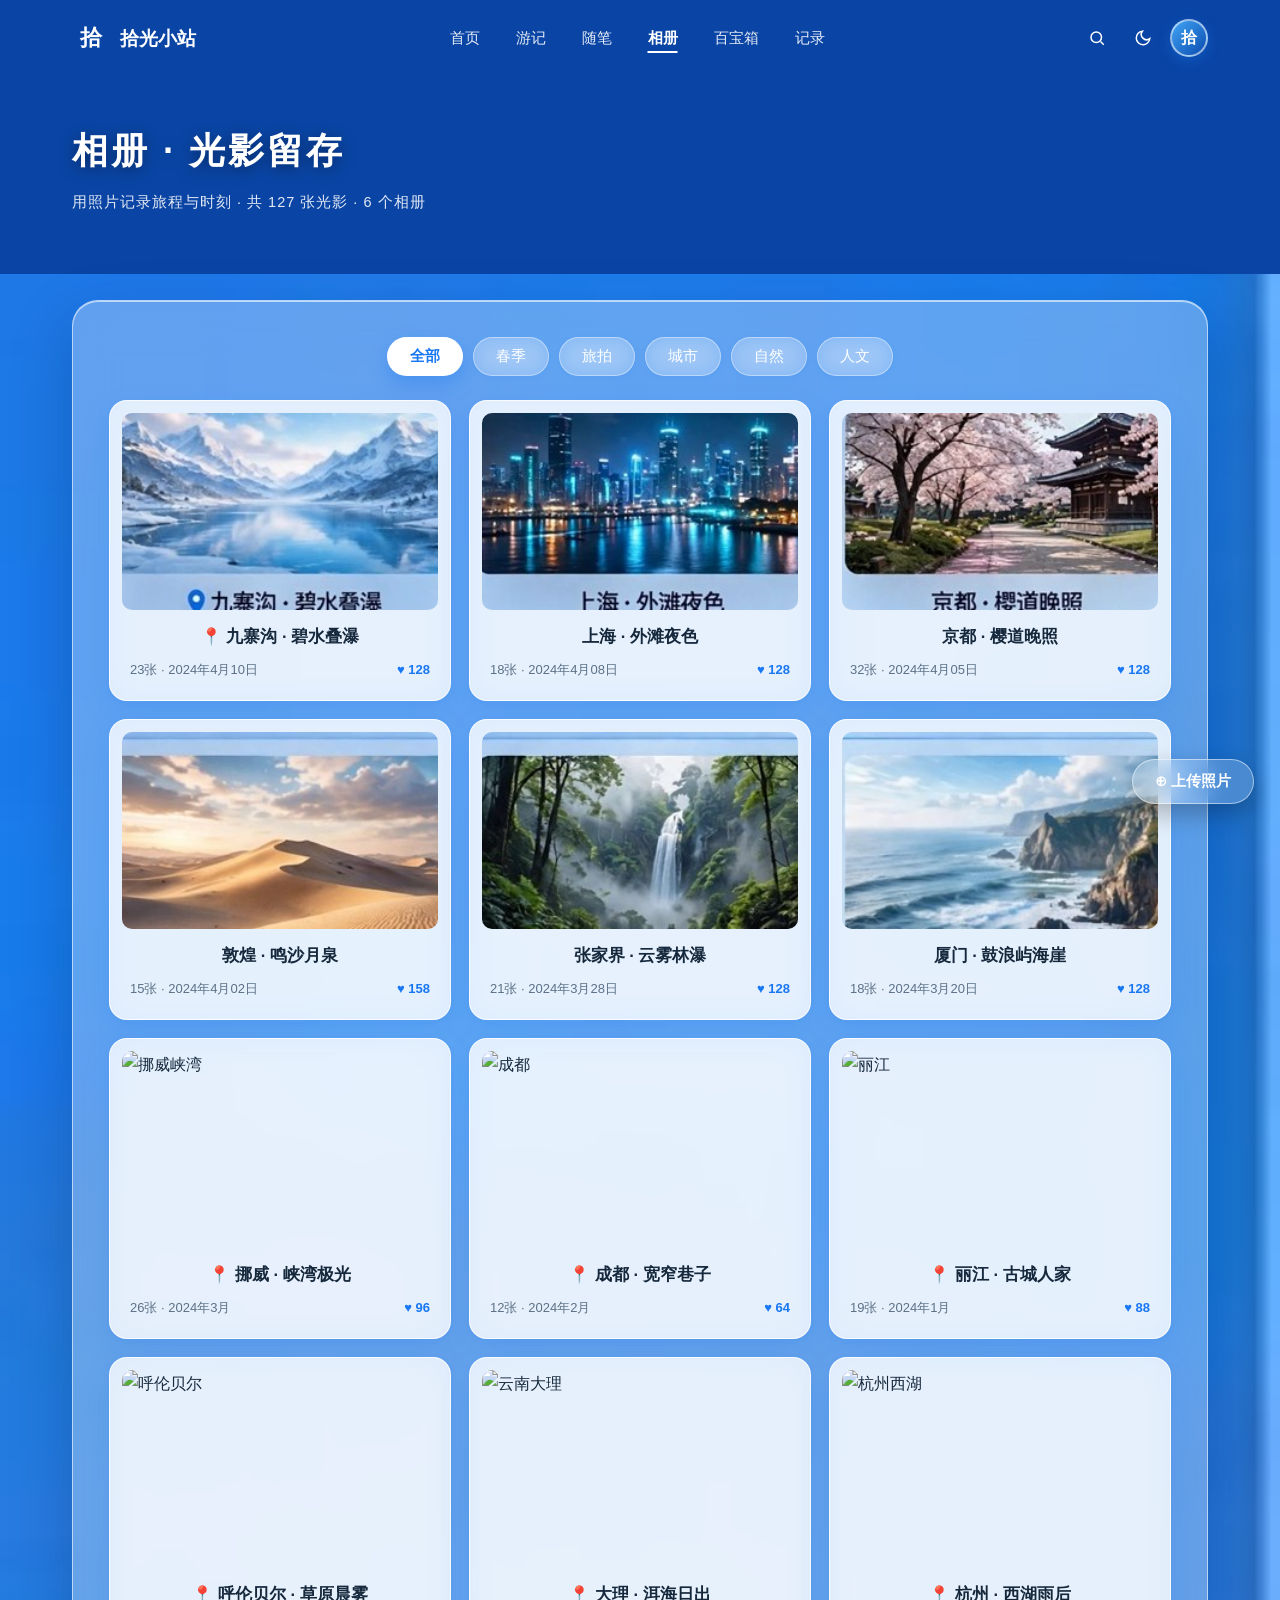
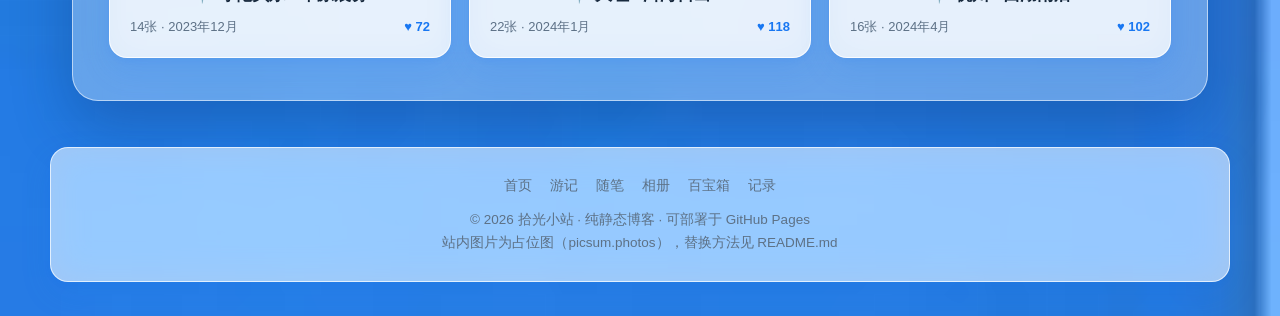
==== commit 131aeecb: "全站顶部同步首页：蓝条导航+各页banner图" ====
--- a/album.html
+++ b/album.html
@@ -5,11 +5,12 @@
 <meta name="viewport" content="width=device-width, initial-scale=1.0">
 <title>相册 · 光影留存 · 拾光小站</title>
 <meta name="description" content="用照片记录旅程与时刻——旅拍、城市、自然、人文。">
-<link rel="stylesheet" href="css/style.css?v=13">
+<link rel="stylesheet" href="css/style.css?v=14">
 </head>
 <body data-page="album" class="page-blue">
 
 <!-- ================= 蓝色导航（贴渲染图） ================= -->
+<div class="page-top" style="--pb: url('images/album/banner.jpg')">
 <header class="site-header solid">
   <div class="wrap header-inner">
     <a class="logo" href="index.html"><span class="logo-mark">拾</span><span class="logo-text">拾光小站</span></a>
@@ -41,15 +42,17 @@
     </div>
   </div>
 </header>
+  <section class="page-banner">
+    <div class="wrap page-banner-inner">
+      <h1>相册 · 光影留存</h1>
+      <p>用照片记录旅程与时刻 · 共 127 张光影 · 6 个相册</p>
+    </div>
+  </section>
+</div>
 
 <div class="wrap">
 <section class="album-panel">
-  <!-- 标题 + 筛选同一行 -->
   <div class="album-head">
-    <div class="album-title">
-      <h1>相册 · 光影留存</h1>
-      <p>用照片记录旅程与时刻 · 共 127 张光影 · 6 个相册</p>
-    </div>
     <div class="tabs">
       <button class="tab active" data-filter="all">全部</button>
       <button class="tab" data-filter="spring">春季</button>
--- a/css/style.css
+++ b/css/style.css
@@ -494,6 +494,19 @@
   box-shadow: 0 4px 10px rgba(24,119,242,.3); }
 .tl-item h3 { font-size: 17.5px; margin-bottom: 6px; }
 .tl-item p { color: var(--muted); font-size: 14.5px; }
+
+/* ---------- 通用内页顶部（同步首页：蓝条导航 + banner 图） ---------- */
+.page-top { position: relative; overflow: hidden; background: #0a45a5; }
+.page-top::before { content: ""; position: absolute; inset: 0; background: var(--pb) center / cover no-repeat; }
+.page-top::after { content: ""; position: absolute; inset: 0; pointer-events: none;
+  background: linear-gradient(180deg, rgba(10,69,165,.62), rgba(10,69,165,.16) 45%, rgba(10,69,165,.42)); }
+.page-top .site-header { position: relative; z-index: 2; }
+.page-banner { position: relative; z-index: 1; }
+.page-banner-inner { padding: 42px 22px 58px; }
+.page-banner-inner h1 { color: #fff; font-size: clamp(26px, 3.4vw, 36px); letter-spacing: 3px;
+  text-shadow: 0 3px 16px rgba(0,0,0,.4); margin-bottom: 8px; }
+.page-banner-inner p { color: rgba(255,255,255,.88); font-size: 14.5px; letter-spacing: 1px; }
+.album-panel .album-head { justify-content: center; margin: 0 0 24px; }
 
 /* ---------- 游记详情（贴渲染图科技风） ---------- */
 .travel-top { background: linear-gradient(120deg, #1877F2 0%, #0f63dd 55%, #0a45a5 100%); }
@@ -627,4 +640,5 @@
   .tsec-media { grid-template-columns: 1fr; }
   .info-mini { grid-template-columns: repeat(2, 1fr); gap: 14px; }
   .sidebar .author-top { margin-top: 0; }
-}
+  .page-banner-inner { padding: 32px 22px 42px; }
+}
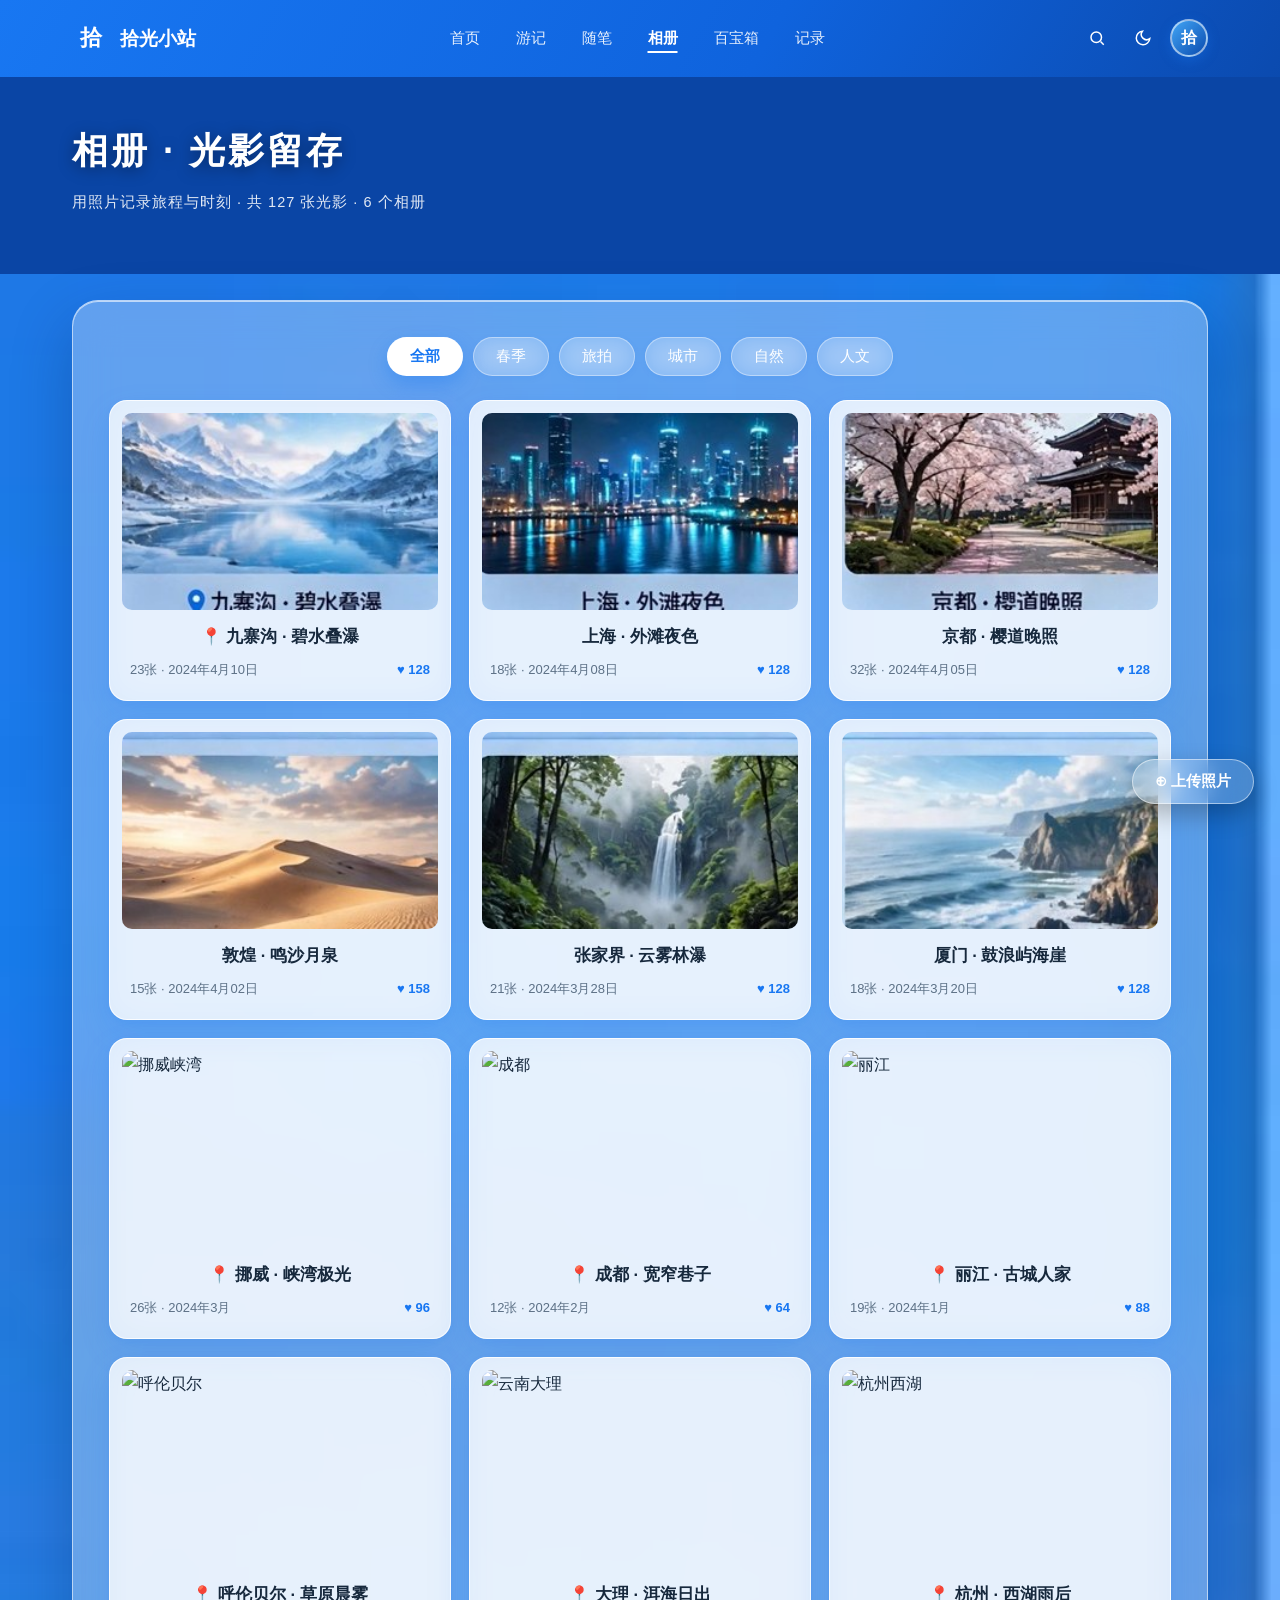
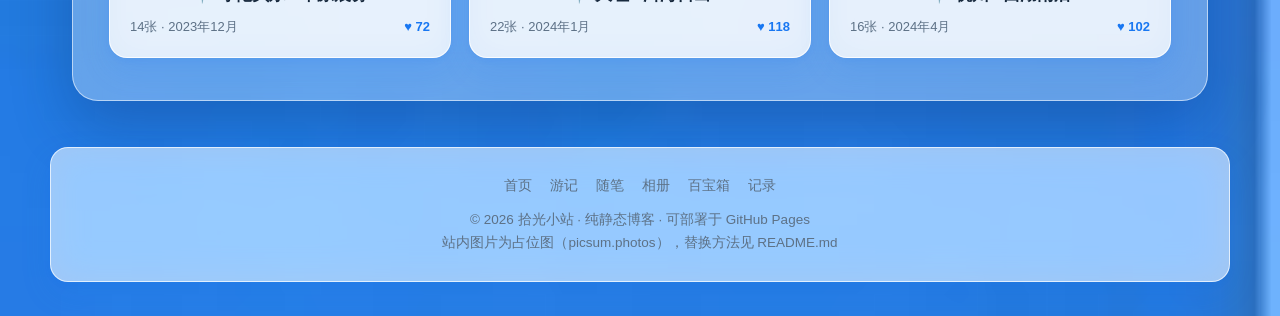
==== commit dce24bb4: "内页顶部：导航与首页同色，banner图独立在下方" ====
--- a/album.html
+++ b/album.html
@@ -5,7 +5,7 @@
 <meta name="viewport" content="width=device-width, initial-scale=1.0">
 <title>相册 · 光影留存 · 拾光小站</title>
 <meta name="description" content="用照片记录旅程与时刻——旅拍、城市、自然、人文。">
-<link rel="stylesheet" href="css/style.css?v=14">
+<link rel="stylesheet" href="css/style.css?v=15">
 </head>
 <body data-page="album" class="page-blue">
 
--- a/css/style.css
+++ b/css/style.css
@@ -495,14 +495,13 @@
 .tl-item h3 { font-size: 17.5px; margin-bottom: 6px; }
 .tl-item p { color: var(--muted); font-size: 14.5px; }
 
-/* ---------- 通用内页顶部（同步首页：蓝条导航 + banner 图） ---------- */
-.page-top { position: relative; overflow: hidden; background: #0a45a5; }
-.page-top::before { content: ""; position: absolute; inset: 0; background: var(--pb) center / cover no-repeat; }
-.page-top::after { content: ""; position: absolute; inset: 0; pointer-events: none;
-  background: linear-gradient(180deg, rgba(10,69,165,.62), rgba(10,69,165,.16) 45%, rgba(10,69,165,.42)); }
-.page-top .site-header { position: relative; z-index: 2; }
-.page-banner { position: relative; z-index: 1; }
-.page-banner-inner { padding: 42px 22px 58px; }
+/* ---------- 通用内页顶部（同步首页：蓝条导航 + banner 图只在下方） ---------- */
+.page-top { background: linear-gradient(120deg, #1877F2 0%, #0f63dd 55%, #0a45a5 100%); }
+.page-banner { position: relative; overflow: hidden;
+  background: var(--pb) center / cover no-repeat, #0a45a5; }
+.page-banner::after { content: ""; position: absolute; inset: 0; pointer-events: none;
+  background: linear-gradient(180deg, rgba(10,69,165,.35), rgba(10,69,165,.08) 50%, rgba(10,69,165,.45)); }
+.page-banner-inner { position: relative; z-index: 1; padding: 42px 22px 58px; }
 .page-banner-inner h1 { color: #fff; font-size: clamp(26px, 3.4vw, 36px); letter-spacing: 3px;
   text-shadow: 0 3px 16px rgba(0,0,0,.4); margin-bottom: 8px; }
 .page-banner-inner p { color: rgba(255,255,255,.88); font-size: 14.5px; letter-spacing: 1px; }
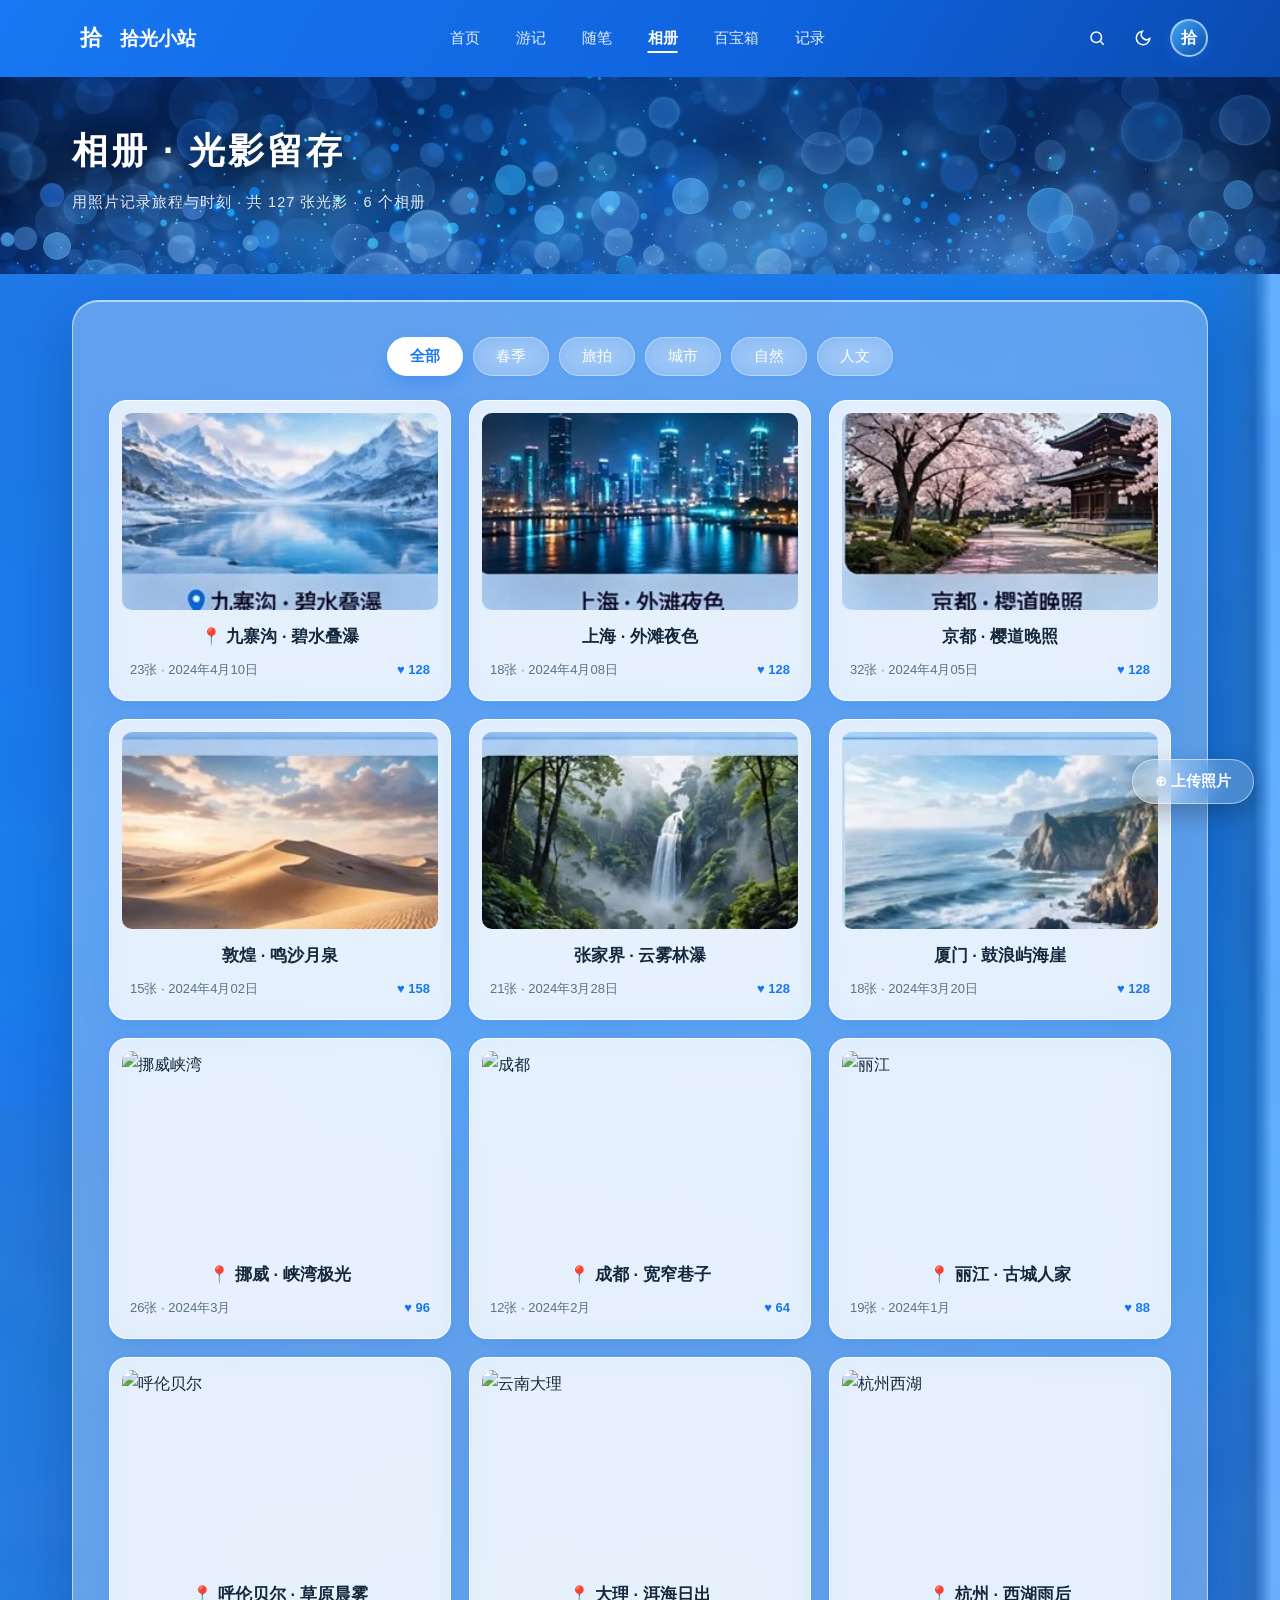
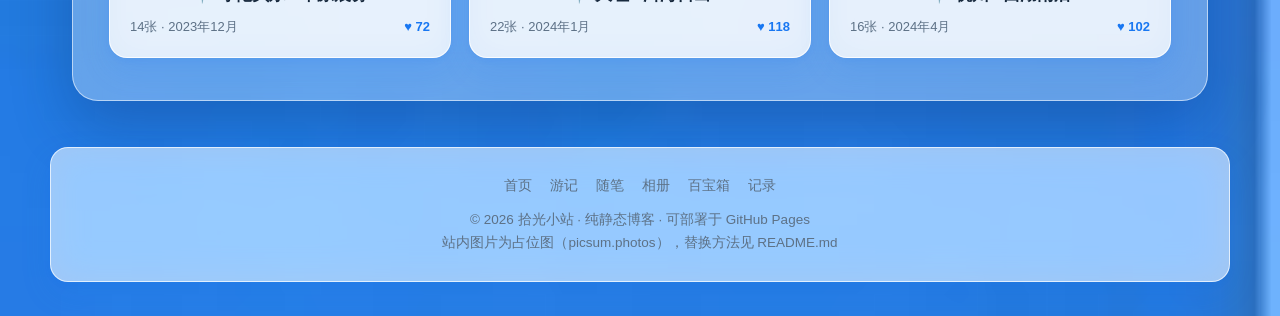
==== commit ac43d0d6: "修复首页作者卡片被顶起，随笔banner图直链" ====
--- a/album.html
+++ b/album.html
@@ -5,12 +5,12 @@
 <meta name="viewport" content="width=device-width, initial-scale=1.0">
 <title>相册 · 光影留存 · 拾光小站</title>
 <meta name="description" content="用照片记录旅程与时刻——旅拍、城市、自然、人文。">
-<link rel="stylesheet" href="css/style.css?v=15">
+<link rel="stylesheet" href="css/style.css?v=16">
 </head>
 <body data-page="album" class="page-blue">
 
 <!-- ================= 蓝色导航（贴渲染图） ================= -->
-<div class="page-top" style="--pb: url('images/album/banner.jpg')">
+<div class="page-top">
 <header class="site-header solid">
   <div class="wrap header-inner">
     <a class="logo" href="index.html"><span class="logo-mark">拾</span><span class="logo-text">拾光小站</span></a>
@@ -42,7 +42,7 @@
     </div>
   </div>
 </header>
-  <section class="page-banner">
+  <section class="page-banner" style="background-image: url('images/album/banner.jpg')">
     <div class="wrap page-banner-inner">
       <h1>相册 · 光影留存</h1>
       <p>用照片记录旅程与时刻 · 共 127 张光影 · 6 个相册</p>
--- a/css/style.css
+++ b/css/style.css
@@ -498,7 +498,8 @@
 /* ---------- 通用内页顶部（同步首页：蓝条导航 + banner 图只在下方） ---------- */
 .page-top { background: linear-gradient(120deg, #1877F2 0%, #0f63dd 55%, #0a45a5 100%); }
 .page-banner { position: relative; overflow: hidden;
-  background: var(--pb) center / cover no-repeat, #0a45a5; }
+  background-position: center; background-size: cover; background-repeat: no-repeat;
+  background-color: #0a45a5; }
 .page-banner::after { content: ""; position: absolute; inset: 0; pointer-events: none;
   background: linear-gradient(180deg, rgba(10,69,165,.35), rgba(10,69,165,.08) 50%, rgba(10,69,165,.45)); }
 .page-banner-inner { position: relative; z-index: 1; padding: 42px 22px 58px; }
@@ -585,8 +586,8 @@
 .btn.follow { background: linear-gradient(135deg, var(--fb), var(--fb-dark)); color: #fff; border: none;
   box-shadow: 0 8px 18px rgba(24,119,242,.4); }
 .btn.follow:hover { color: #fff; transform: translateY(-2px); }
-/* 作者卡片飘在 banner 上（贴渲染图） */
-.sidebar .author-top { position: relative; z-index: 2; margin-top: -120px; }
+/* 作者卡片飘在 banner 上（仅游记页，贴渲染图） */
+body[data-page="travel"] .sidebar .author-top { position: relative; z-index: 2; margin-top: -120px; }
 
 /* ---------- 响应式 ---------- */
 @media (max-width: 1020px) {
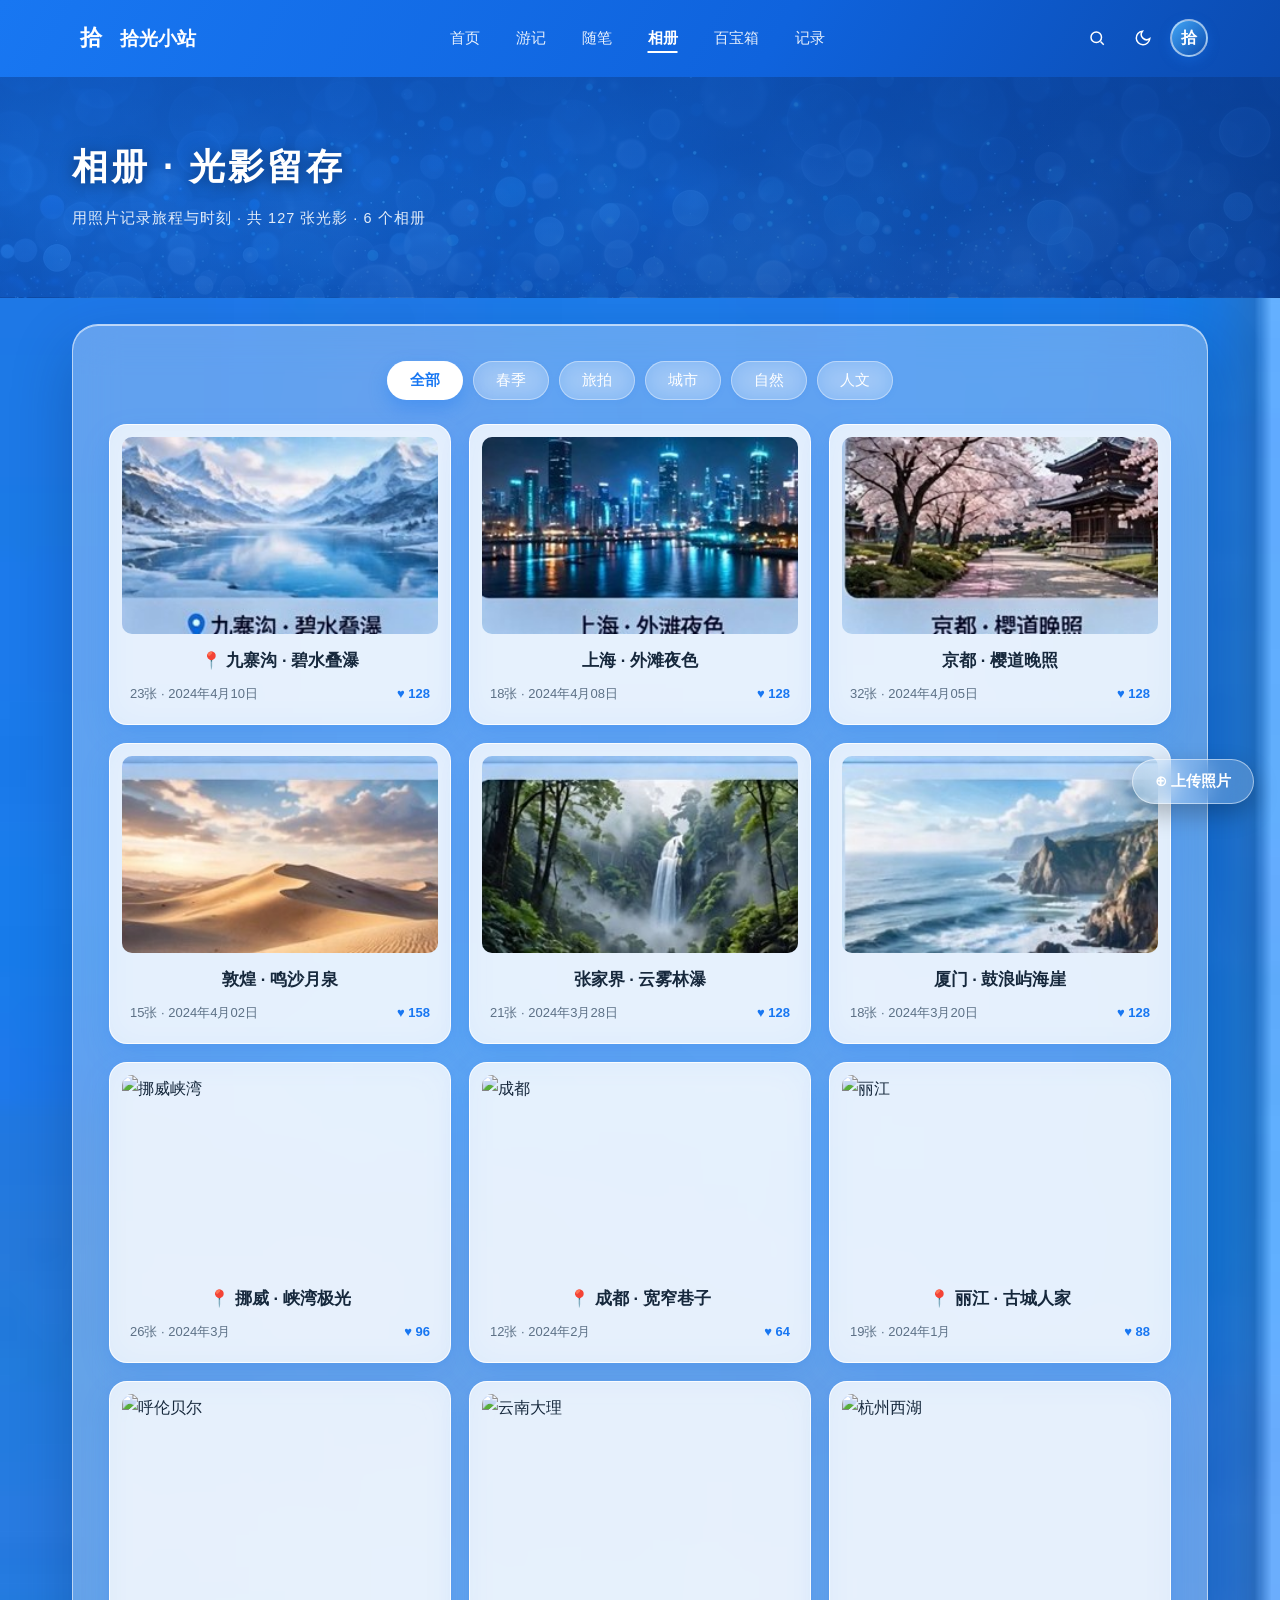
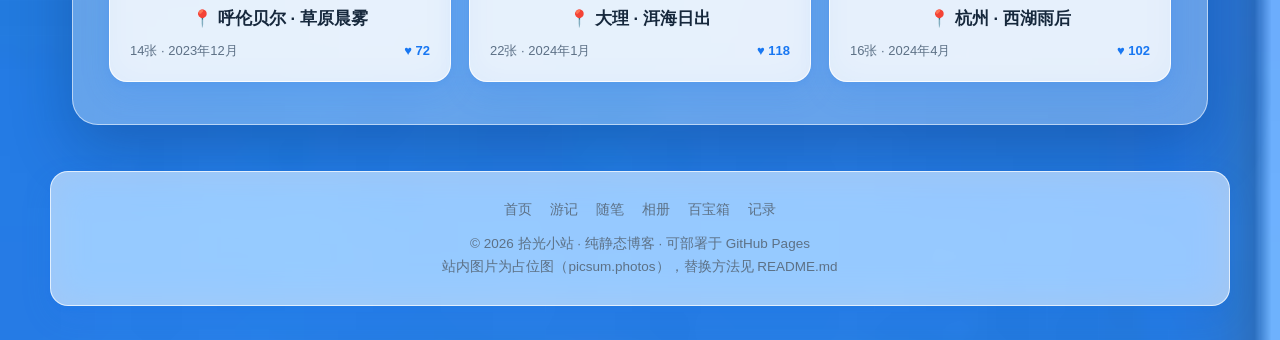
==== commit 626aab13: "全站banner统一高度+首页蓝罩染和谐" ====
--- a/album.html
+++ b/album.html
@@ -5,7 +5,7 @@
 <meta name="viewport" content="width=device-width, initial-scale=1.0">
 <title>相册 · 光影留存 · 拾光小站</title>
 <meta name="description" content="用照片记录旅程与时刻——旅拍、城市、自然、人文。">
-<link rel="stylesheet" href="css/style.css?v=16">
+<link rel="stylesheet" href="css/style.css?v=18">
 </head>
 <body data-page="album" class="page-blue">
 
@@ -42,7 +42,7 @@
     </div>
   </div>
 </header>
-  <section class="page-banner" style="background-image: url('images/album/banner.jpg')">
+  <section class="page-banner" style="background-image: linear-gradient(120deg, rgba(24,119,242,.8), rgba(10,69,165,.8)), url('images/album/banner.jpg')">
     <div class="wrap page-banner-inner">
       <h1>相册 · 光影留存</h1>
       <p>用照片记录旅程与时刻 · 共 127 张光影 · 6 个相册</p>
--- a/css/style.css
+++ b/css/style.css
@@ -433,20 +433,21 @@
 /* ---------- 百宝箱蓝色 Banner（独立通栏） ---------- */
 .treasure-banner {
   background:
+    linear-gradient(120deg, rgba(24,119,242,.8) 0%, rgba(10,69,165,.8) 100%),
     url("../images/treasure/banner-bg.jpg?v=3") center / cover no-repeat,
-    linear-gradient(120deg, #1877F2 0%, #0f63dd 55%, #0a45a5 100%);
+    #0f63dd;
   position: relative; overflow: hidden;
   margin: 0 0 10px;
 }
 .treasure-banner::before {
   content: ""; position: absolute; inset: 0; pointer-events: none;
   background:
-    radial-gradient(700px 320px at 15% 30%, rgba(255,255,255,.14), transparent 60%),
-    radial-gradient(500px 260px at 90% 80%, rgba(255,255,255,.08), transparent 60%);
+    radial-gradient(700px 320px at 15% 30%, rgba(255,255,255,.1), transparent 60%),
+    radial-gradient(500px 260px at 90% 80%, rgba(255,255,255,.06), transparent 60%);
 }
 .treasure-banner-inner {
   display: grid; grid-template-columns: auto 1fr auto; gap: 36px; align-items: center;
-  padding-top: 40px; padding-bottom: 48px; position: relative; z-index: 1;
+  padding-top: 58px; padding-bottom: 66px; position: relative; z-index: 1;
 }
 .treasure-chest { width: 170px; height: auto; filter: drop-shadow(0 0 22px rgba(120, 190, 255, .55)); }
 .treasure-banner-text h1 {
@@ -479,15 +480,22 @@
 .res-card h3 { font-size: 16.5px; margin-bottom: 8px; }
 .res-card p { font-size: 13px; color: var(--muted); margin-bottom: 16px; min-height: 60px; }
 
-/* ---------- 记录时间线 ---------- */
-.timeline { position: relative; max-width: 760px; margin: 10px auto 50px; padding-left: 40px; }
-.timeline::before { content: ""; position: absolute; left: 13px; top: 6px; bottom: 6px; width: 3px;
-  border-radius: 3px; background: linear-gradient(180deg, var(--fb), rgba(24,119,242,.08)); }
-.tl-item { position: relative; margin-bottom: 22px; padding: 22px 24px; transition: transform .25s ease, box-shadow .25s ease; }
-.tl-item:hover { transform: translateX(6px); box-shadow: var(--shadow-2), var(--shadow-3); }
-.tl-item::before { content: ""; position: absolute; left: -33px; top: 28px; width: 16px; height: 16px;
+/* ---------- 记录时间线（左右交替） ---------- */
+.timeline { position: relative; max-width: 1020px; margin: 10px auto 50px; }
+.timeline::before { content: ""; position: absolute; left: 50%; top: 6px; bottom: 6px; width: 3px;
+  transform: translateX(-50%); border-radius: 3px;
+  background: linear-gradient(180deg, var(--fb), rgba(24,119,242,.08)); }
+.tl-item { position: relative; width: calc(50% - 36px); margin-bottom: 26px; padding: 22px 24px;
+  transition: transform .25s ease, box-shadow .25s ease; }
+.tl-item:nth-child(odd) { margin-right: auto; }
+.tl-item:nth-child(even) { margin-left: auto; }
+.tl-item:nth-child(odd):hover { transform: translateX(-6px); box-shadow: var(--shadow-2), var(--shadow-3); }
+.tl-item:nth-child(even):hover { transform: translateX(6px); box-shadow: var(--shadow-2), var(--shadow-3); }
+.tl-item::before { content: ""; position: absolute; top: 28px; width: 16px; height: 16px;
   border-radius: 50%; background: linear-gradient(135deg, var(--fb), var(--fb-deep));
   border: 3px solid #fff; box-shadow: 0 0 0 5px rgba(24,119,242,.22); }
+.tl-item:nth-child(odd)::before { right: -47px; }
+.tl-item:nth-child(even)::before { left: -47px; }
 .tl-date { display: inline-block; font-size: 12.5px; font-weight: 800; color: #fff;
   background: linear-gradient(135deg, var(--fb), var(--fb-dark));
   padding: 4px 14px; border-radius: 999px; margin-bottom: 10px; white-space: nowrap;
@@ -502,7 +510,7 @@
   background-color: #0a45a5; }
 .page-banner::after { content: ""; position: absolute; inset: 0; pointer-events: none;
   background: linear-gradient(180deg, rgba(10,69,165,.35), rgba(10,69,165,.08) 50%, rgba(10,69,165,.45)); }
-.page-banner-inner { position: relative; z-index: 1; padding: 42px 22px 58px; }
+.page-banner-inner { position: relative; z-index: 1; padding: 58px 22px 66px; }
 .page-banner-inner h1 { color: #fff; font-size: clamp(26px, 3.4vw, 36px); letter-spacing: 3px;
   text-shadow: 0 3px 16px rgba(0,0,0,.4); margin-bottom: 8px; }
 .page-banner-inner p { color: rgba(255,255,255,.88); font-size: 14.5px; letter-spacing: 1px; }
@@ -510,19 +518,17 @@
 
 /* ---------- 游记详情（贴渲染图科技风） ---------- */
 .travel-top { background: linear-gradient(120deg, #1877F2 0%, #0f63dd 55%, #0a45a5 100%); }
-/* 极光 banner 只在导航下方：左侧蓝渐变与导航和谐衔接，右侧山水极光 */
+/* 极光 banner：首页蓝罩染 + 山水极光淡显，与首页同高 */
 .travel-hero {
   background:
-    linear-gradient(90deg, rgba(13,88,205,.95) 0%, rgba(13,88,205,.55) 30%, rgba(13,88,205,0) 58%),
+    linear-gradient(120deg, rgba(24,119,242,.8) 0%, rgba(10,69,165,.8) 100%),
     url("../images/travel/hero-aurora.jpg?v=2") center / cover no-repeat,
-    #0a2a6b;
+    #0f63dd;
   position: relative;
 }
-.travel-hero::before { content: ""; position: absolute; inset: 0; pointer-events: none;
-  background: linear-gradient(180deg, rgba(10,69,165,.5), transparent 32%); }
 .travel-hero::after { content: ""; position: absolute; inset: 0; pointer-events: none;
-  background: linear-gradient(180deg, transparent 55%, rgba(8,20,40,.5)); }
-.travel-hero-inner { position: relative; z-index: 1; padding: 64px 22px 88px; }
+  background: linear-gradient(180deg, rgba(255,255,255,.05), transparent 40%); }
+.travel-hero-inner { position: relative; z-index: 1; padding: 58px 22px 66px; }
 .travel-hero-inner h1 { color: #fff; font-size: clamp(26px, 3.6vw, 40px); letter-spacing: 2px;
   text-shadow: 0 3px 18px rgba(0,0,0,.5); margin-bottom: 10px; }
 .travel-hero-inner .sub { color: rgba(255,255,255,.85); font-size: 15px; letter-spacing: 1px; }
@@ -635,10 +641,16 @@
   .upload-fab { right: 16px; bottom: 86px; padding: 10px 18px; font-size: 14px; }
   .album-head { margin-top: 26px; }
   .album-panel { padding: 24px 18px 28px; border-radius: 20px; margin: 18px 0 36px; }
-  .travel-hero-inner { padding: 44px 22px 48px; }
+  .travel-hero-inner { padding: 30px 22px 40px; }
   .tsec { padding: 22px 20px; }
   .tsec-media { grid-template-columns: 1fr; }
   .info-mini { grid-template-columns: repeat(2, 1fr); gap: 14px; }
   .sidebar .author-top { margin-top: 0; }
-  .page-banner-inner { padding: 32px 22px 42px; }
-}
+  .page-banner-inner { padding: 30px 22px 40px; }
+  /* 记录时间线手机端回单列 */
+  .timeline { max-width: 760px; padding-left: 40px; }
+  .timeline::before { left: 13px; transform: none; }
+  .tl-item, .tl-item:nth-child(odd), .tl-item:nth-child(even) { width: auto; margin: 0 0 22px; }
+  .tl-item::before, .tl-item:nth-child(odd)::before, .tl-item:nth-child(even)::before { left: -33px; right: auto; }
+  .tl-item:hover { transform: translateX(6px); }
+}
